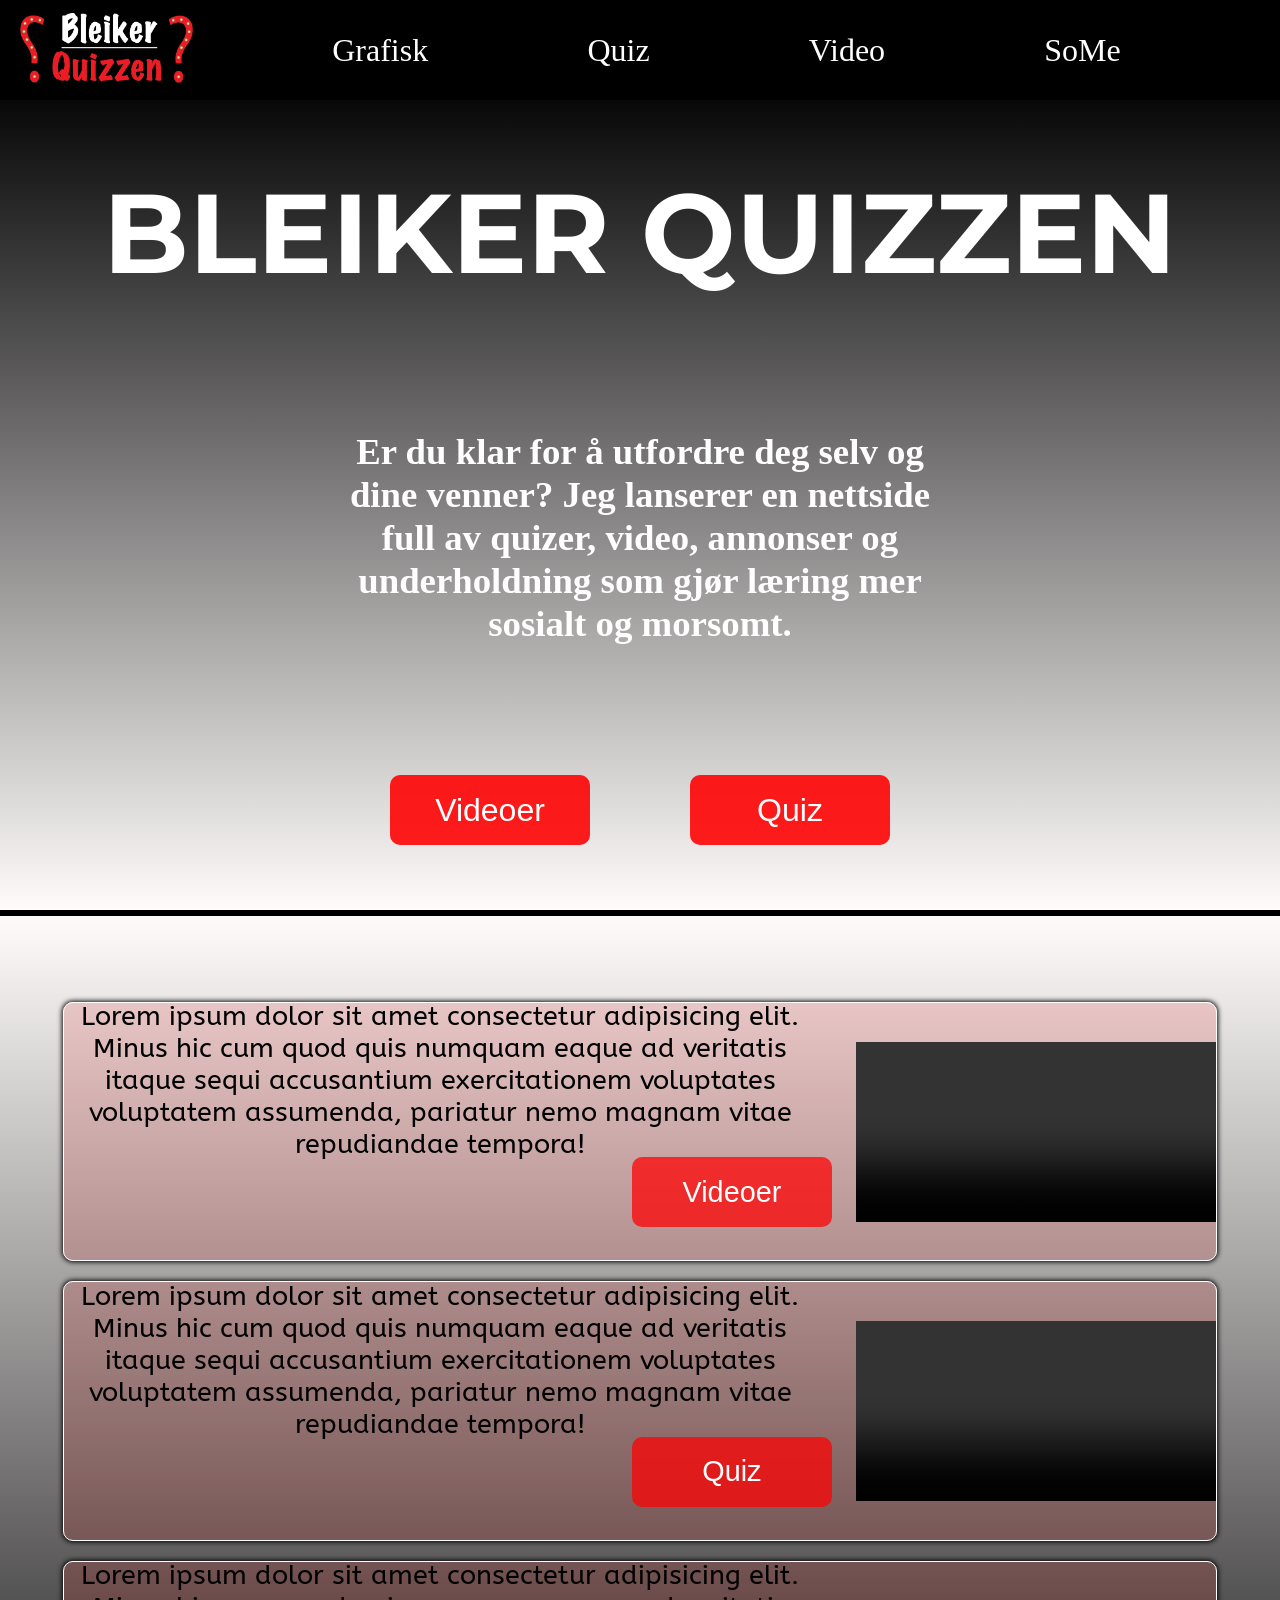
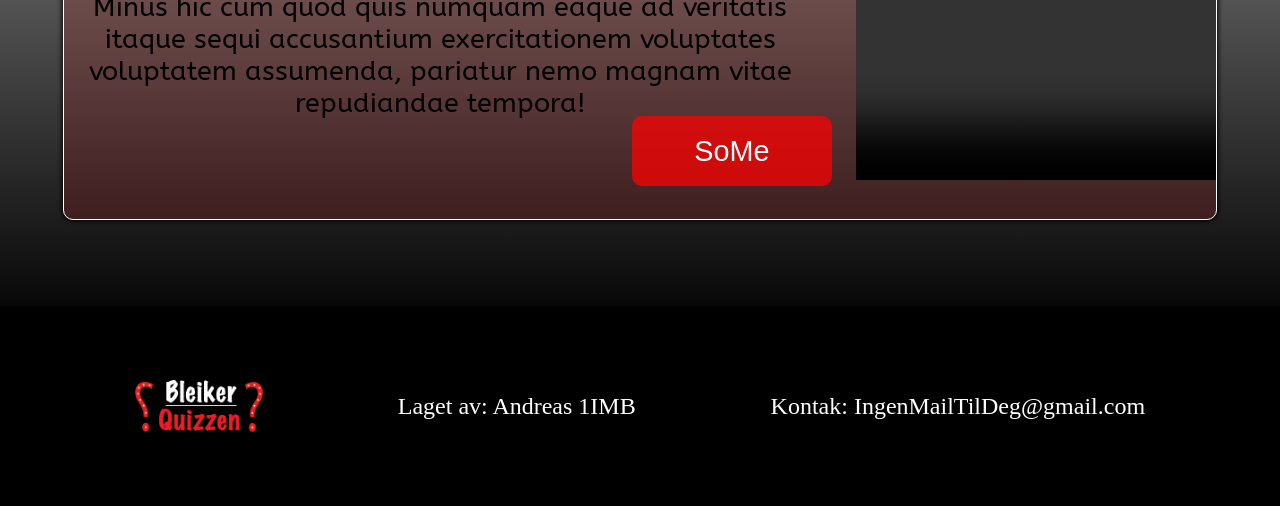
==== index.html @ 96e33932 "my files back and have restored most of my lost style" ====
<!DOCTYPE html>
<html lang="en">
<head>
    <meta charset="UTF-8">
    <meta name="viewport" content="width=device-width, initial-scale=1.0">
    <title>Bleiker Quizzen</title>
    <link rel="stylesheet" href="./css/main.css">
    <script src="./js/script.js" defer></script>
</head>
<body>
    <nav>
        <ul>
            <div class="leftNavDiv">
                <li><a href="./index.html"><img src="./img/svart.png" alt="" id="logo"></a></li>
            </div>
            <div class="centerNavDiv">
                <li><a href="./html/grafiskDesign.html" class="linkToHtml">
                    Grafisk
                </a></li>
                <li><a href="./html/quiz.html" class="linkToHtml">
                    Quiz
                </a></li>
                <li><a href="./html/video.html" class="linkToHtml">
                    Video
                </a></li>
                <li><a href="./html/soMe.html" class="linkToHtml">
                    SoMe
                </a></li>
            </div>
        </ul>
    </nav>
    <section class="hero">
        <div id="centerHeroDiv">
            <div class="heroTitleDiv">
                <h1 id="quizHeaderText">BLEIKER QUIZZEN</h1>
            </div>
            <div class="heroTextDiv">
                <h2 id="heroText">Er du klar for å utfordre deg selv og dine venner? Jeg lanserer en nettside full av quizer, video, annonser og underholdning som gjør læring mer sosialt og morsomt.  </h2>
            </div>
            <div class="heroButtonsDiv">
                <a href="./html/video.html">
                    <button class="heroButton">Videoer</button>
                </a>
                <a href="./html/quiz.html">
                    <button class="heroButton">Quiz</button>
                </a>
            </div>
        </div>
        

    </section>
    <hr>
    <section class="videoSection">
        <div class="videoSectionWallCenter">
            <div class="infoContainer">
                <div class="info">
                    <div class="textInfoDiv">
                        <p class="textInfo">Lorem ipsum dolor sit amet consectetur adipisicing elit. Minus hic cum quod quis numquam eaque ad veritatis itaque sequi accusantium exercitationem voluptates voluptatem assumenda, pariatur nemo magnam vitae repudiandae tempora!</p>
                    </div>
                    <div class="buttonInfoDiv">
                        <button class="buttonInfo">Videoer</button>
                    </div>
                </div>
                <div class="infoVideoContainer">
                    <video src="./video/IKT_bleikerQuizzen.mp4" class="infoVideo" controls></video>
                </div>
            </div>
            <div class="infoContainer">
                <div class="info">
                    <div class="textInfoDiv">
                        <p class="textInfo">Lorem ipsum dolor sit amet consectetur adipisicing elit. Minus hic cum quod quis numquam eaque ad veritatis itaque sequi accusantium exercitationem voluptates voluptatem assumenda, pariatur nemo magnam vitae repudiandae tempora!</p>
                    </div>
                    <div class="buttonInfoDiv">
                        <button class="buttonInfo">Quiz</button>
                    </div>
                </div>
                <div class="infoVideoContainer">
                    <video src="./video/IKT_bleikerQuizzen.mp4" class="infoVideo" controls></video>
                </div>
            </div>
            <div class="infoContainer">
                <div class="info">
                    <div class="textInfoDiv">
                        <p class="textInfo">Lorem ipsum dolor sit amet consectetur adipisicing elit. Minus hic cum quod quis numquam eaque ad veritatis itaque sequi accusantium exercitationem voluptates voluptatem assumenda, pariatur nemo magnam vitae repudiandae tempora!</p>
                    </div>
                    <div class="buttonInfoDiv">
                        <button class="buttonInfo">SoMe</button>
                    </div>
                </div>
                <div class="infoVideoContainer">
                    <video src="./video/IKT_bleikerQuizzen.mp4" class="infoVideo" controls></video>
                </div>
            </div>
        </div>
        </div>
    </section>
    <footer class="footer">
        <img src="./img/svart.png" alt="" id="footerLogo">
        <p class="footerText">Laget av: Andreas 1IMB</p>
        <p class="footerText">Kontak: IngenMailTilDeg@gmail.com</p>
    </footer>
</body>
</html>
---- css/main.css ----
*{
    margin: 0;
}
:root {
    --primary-color:  white;
}
html{
    scroll-behavior: smooth;
}

body{
    background-color: #bd9c72;
    display: flex;
    flex-direction: column;
    min-height: 100vh;
}

nav{
    display: flex;
    align-items: center;
    background-color: black;
    width: 100%;
    height: 100px;

}

ul{
    list-style-type: none;
    padding: 0;
    display: flex;
    height: 100%;
    width: 100%;
}

.leftNavDiv{
    display: flex;
    align-items: center;
    width: 200px;
}

#logo{
    width: 100%;    
    margin-left: 20px;
  
}

.centerNavDiv{
    display: flex;
    align-items: center;
    justify-content: space-evenly;
    width: 100%;
}

.linkToHtml{
    display: inline-block;
    position: relative;
    text-decoration: none;
    color: white;
    font-size: 2rem;
    transition: transform 0.2s ease;
}

.linkToHtml::after{
    content: "";
    position: absolute;
    left: 50%;
    bottom: -5px;
    width: 0%;
    transform: translateX(-50%);
    height: 1px;
    background-color: #da3832;
    transition: width 0.6s ease;
}

.linkToHtml:hover::after{
    width: 100%;
}

.linkToHtml:hover{
    transform: scale(1.06);
}




.hero{
    display: flex;
    height: 90vh;
    position: relative;
}





#centerHeroDiv{
    background: #080808;
    background: linear-gradient(180deg, rgba(8, 8, 8, 1) 0%, rgb(255, 251, 251) 100%);
    display: flex;
    flex-direction: column;
    align-items: center;
    justify-content: space-around;
    width: 100%;

}

.heroTitleDiv{
    display: flex;
    align-items: center;
    justify-content: center;
    width: 100%;
}

#quizHeaderText{
    font-family: "Montserrat";
    color: var(--primary-color);
    filter: brightness(1.25);
    font-size: 7rem;
}

.heroTextDiv{
    display: flex;
    justify-content: center;
    align-items: center;
}

#heroText{
    text-align: center;
    width: 50%;
    font-size: 2.3rem;
    margin-left: 20px;
    margin-right: 20px;
    color: white;
}

.placeholderImage{
    width: 400px;
    border: 1px solid white;
}


.heroButtonsDiv{
    display: flex;
    justify-content: center;
    align-items: center;
    gap: 100px;
    width: 100%;
}

.heroButton{
    width: 200px;
    height: 70px;
    border-radius: 10px;
    cursor: pointer;
    transition:  transform 0.4s ease;
    border: none;
    background-color: rgba(255, 0, 0, 0.885);
    color: white;
    font-size: 2rem;
}

.heroButton:hover{
    transform: scale(1.1);  
    background-color: rgb(222, 37, 37);
    box-shadow: 0 0 5px 1px black inset;
}


.heroButton:active{
    transition: none;
    background-color: #bd9c72;
}


hr{
    border: none;
    height: 6px;
    background-color: black;
}





.videoSection{
    height: 110vh;
    background-color: blue;
    display: flex;
}





.videoSectionWallCenter{
    display: flex;
    flex-direction: column;
    align-items: center;
    justify-content: center;
    gap: 20px;
    width: 100%;
    height: 100%;
    background: #080808;
    background: linear-gradient(180deg, rgba(8, 8, 8, 1) 0%, rgb(255, 251, 251) 100%);
    background: linear-gradient(180deg, rgb(255, 251, 251) 0%, rgba(8, 8, 8, 1) 100% );
}

.infoContainer{
    border: 1px solid white;
    box-shadow: 0 0 5px 1px black;
    width: 90%;
    height: 26%;
    border-radius: 10px;
    display: flex;
    background-color: rgba(222, 37, 37, 0.168);
}

.textInfoDiv{
    display: flex;
    align-items: center;
    width: 95%;
    height: 60%;
}

.textInfo{
    text-align: center;
    font-size: 1.7rem;
    font-family: "AbeeZee";
    padding: 5px;
}

.infoVideoContainer{
    display: flex;
    width: fit-content;
    height: 100%;
    align-items: center;
}

.infoVideo{
    height: 70%
}

.buttonInfoDiv{
    display: flex;
    justify-content: flex-end;
    width: 97%;
}

.buttonInfo{
    width: 200px;
    height: 70px;
    border-radius: 10px;
    font-size: 1.8rem;
    cursor: pointer;
    background-color: rgba(255, 0, 0, 0.733);
    transition:  transform 0.4s ease;
    border: none;
    color: white;

}

.buttonInfo:hover{
    transform: scale(1.1);  
    background-color: rgb(222, 37, 37);
    box-shadow: 0 0 5px 1px black inset;
}

.videoDiv{
    display: flex;
    background-color: red;
}




.footer{
    display: flex;
    width: 100%;
    align-items: center;
    justify-content: space-evenly;
    background-color: black;
    height: 200px;
    margin-top: auto;
}


.footerText{
    font-size: 1.5rem;
    color: white;
}

#footerLogo{
    width: 10%;
}



#quizContainer {
    display: none;

}

@font-face {
    font-family: "Montserrat";
    src: url("../fonts/Montserrat-VariableFont_wght.ttf");
}

@font-face {
    font-family: "ABeeZee";
    src: url("../fonts/ABeeZee-Regular.ttf");
}
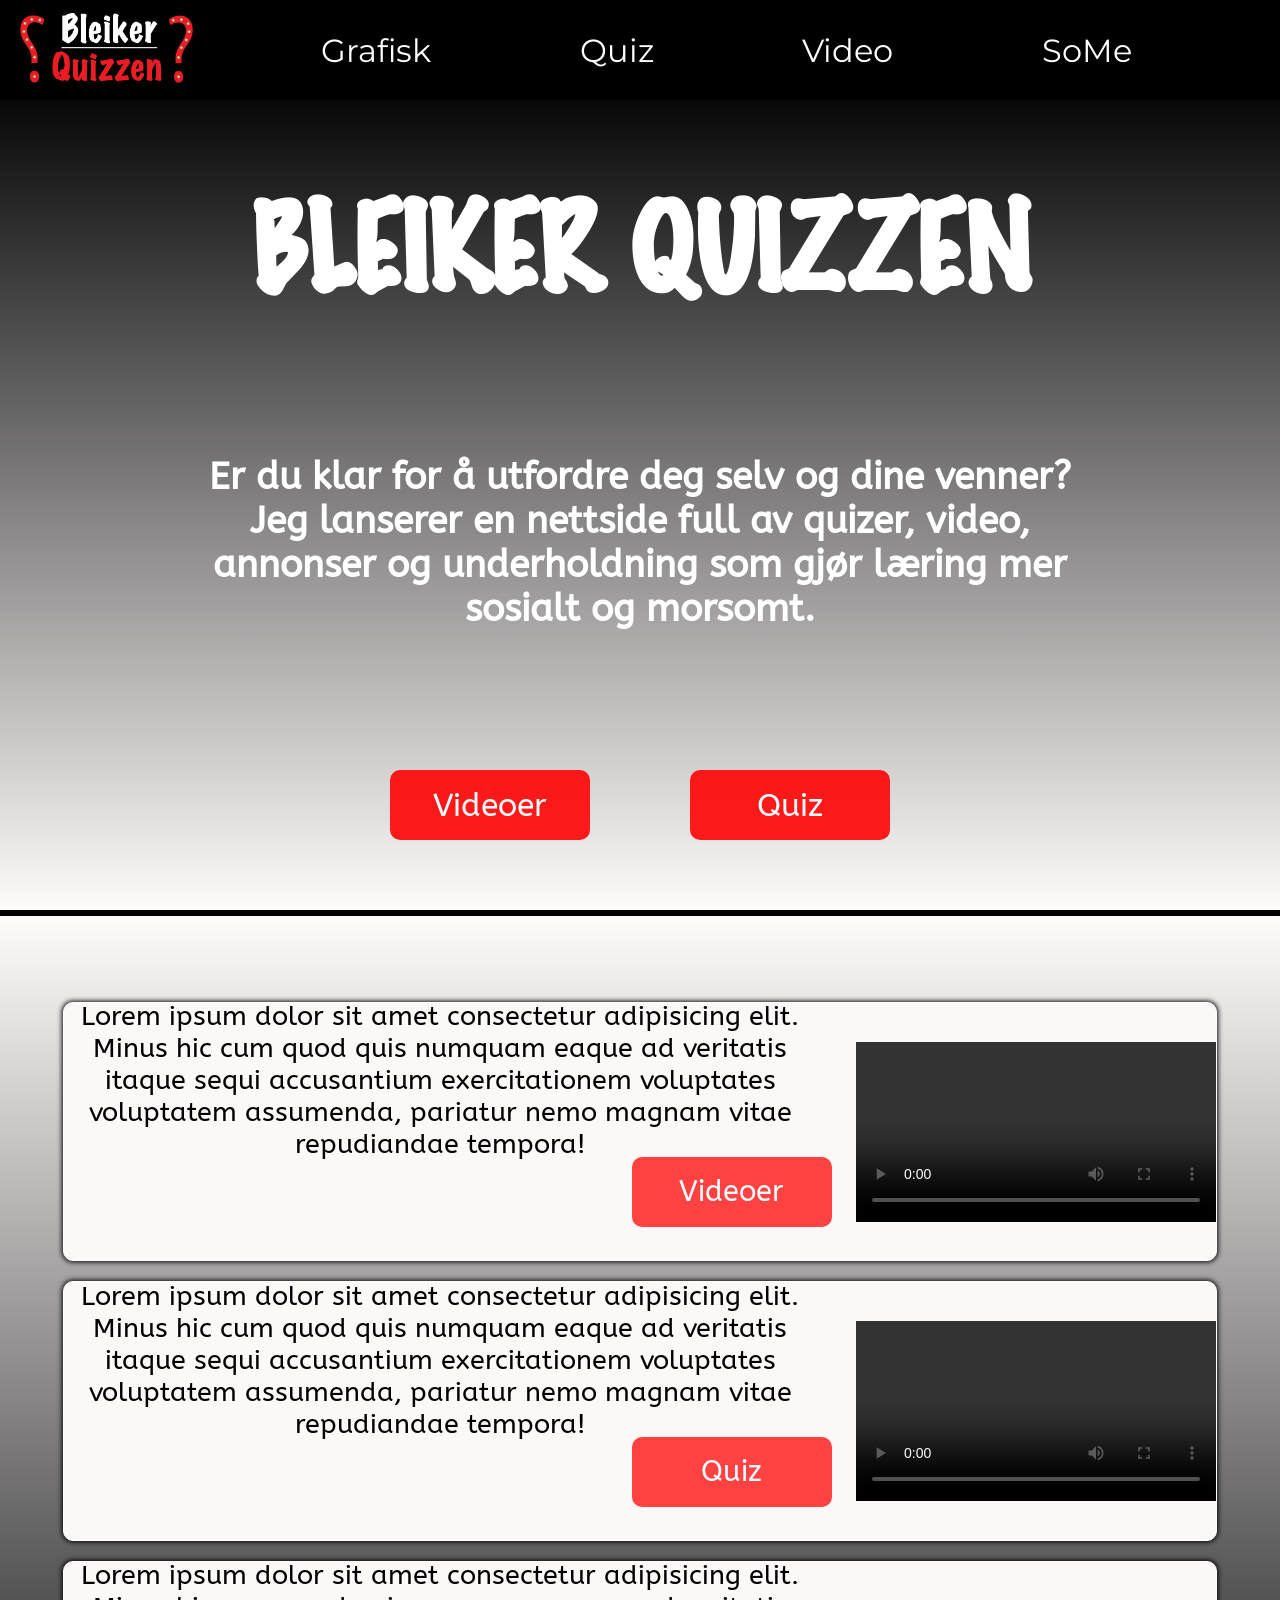
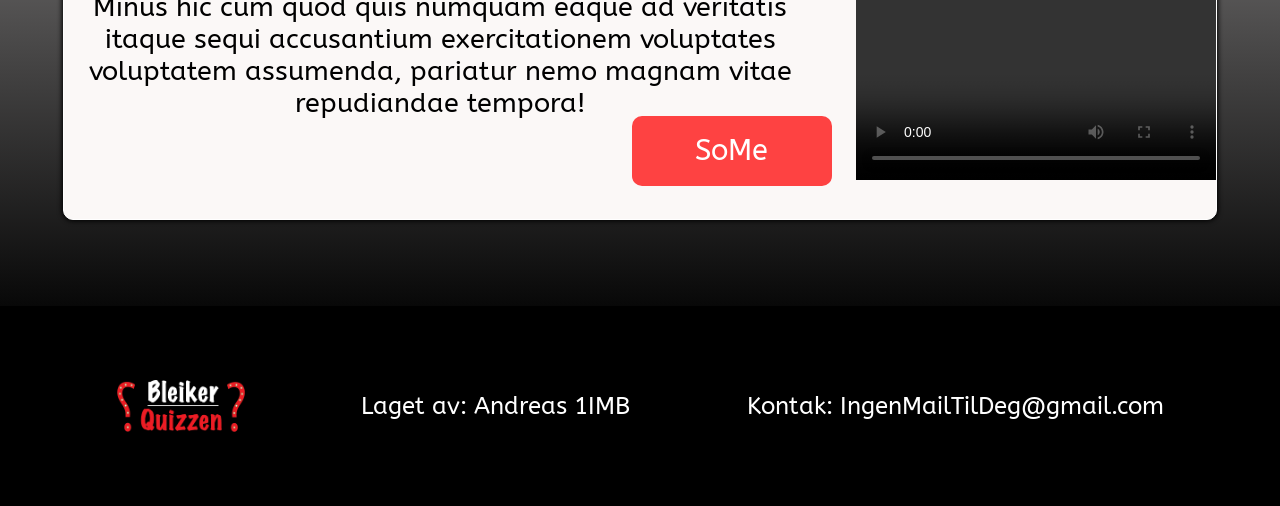
==== commit 3b63e854: "Added blur effect and scroll to top on load and finshed off garfiskdesign" ====
--- a/index.html
+++ b/index.html
@@ -6,12 +6,13 @@
     <title>Bleiker Quizzen</title>
     <link rel="stylesheet" href="./css/main.css">
     <script src="./js/script.js" defer></script>
+    <script src="./js/grafisk.js" defer></script>
 </head>
 <body>
     <nav>
         <ul>
             <div class="leftNavDiv">
-                <li><a href="./index.html"><img src="./img/svart.png" alt="" id="logo"></a></li>
+                <li><a href="./index.html"><img src="./img/svart.png" alt="" id="logo" draggable="false"></a></li>
             </div>
             <div class="centerNavDiv">
                 <li><a href="./html/grafiskDesign.html" class="linkToHtml">
@@ -95,7 +96,7 @@
         </div>
     </section>
     <footer class="footer">
-        <img src="./img/svart.png" alt="" id="footerLogo">
+        <img src="./img/svart.png" alt="" id="footerLogo" draggable="false">
         <p class="footerText">Laget av: Andreas 1IMB</p>
         <p class="footerText">Kontak: IngenMailTilDeg@gmail.com</p>
     </footer>
--- a/css/main.css
+++ b/css/main.css
@@ -9,10 +9,15 @@
 }
 
 body{
-    background-color: #bd9c72;
     display: flex;
     flex-direction: column;
     min-height: 100vh;
+    filter: blur(3px);
+    transition: filter 1.3s ease;
+}
+
+body.loaded{
+    filter: blur(0);
 }
 
 nav{
@@ -56,6 +61,7 @@
     position: relative;
     text-decoration: none;
     color: white;
+    font-family: "Montserrat";
     font-size: 2rem;
     transition: transform 0.2s ease;
 }
@@ -112,7 +118,7 @@
 }
 
 #quizHeaderText{
-    font-family: "Montserrat";
+    font-family: "MarkerFelt";
     color: var(--primary-color);
     filter: brightness(1.25);
     font-size: 7rem;
@@ -126,11 +132,12 @@
 
 #heroText{
     text-align: center;
-    width: 50%;
+    width: 70%;
     font-size: 2.3rem;
     margin-left: 20px;
     margin-right: 20px;
     color: white;
+    font-family: "ABeeZee";
 }
 
 .placeholderImage{
@@ -155,6 +162,7 @@
     transition:  transform 0.4s ease;
     border: none;
     background-color: rgba(255, 0, 0, 0.885);
+    font-family: "ABeeZee";
     color: white;
     font-size: 2rem;
 }
@@ -184,7 +192,6 @@
 
 .videoSection{
     height: 110vh;
-    background-color: blue;
     display: flex;
 }
 
@@ -212,7 +219,7 @@
     height: 26%;
     border-radius: 10px;
     display: flex;
-    background-color: rgba(222, 37, 37, 0.168);
+    background-color: #FBF8F7;
 }
 
 .textInfoDiv{
@@ -253,6 +260,7 @@
     font-size: 1.8rem;
     cursor: pointer;
     background-color: rgba(255, 0, 0, 0.733);
+    font-family: "ABeeZee";
     transition:  transform 0.4s ease;
     border: none;
     color: white;
@@ -287,6 +295,7 @@
 .footerText{
     font-size: 1.5rem;
     color: white;
+    font-family: "ABeeZee";
 }
 
 #footerLogo{
@@ -299,6 +308,11 @@
     display: none;
 
 }
+
+
+
+
+
 
 @font-face {
     font-family: "Montserrat";
@@ -309,3 +323,9 @@
     font-family: "ABeeZee";
     src: url("../fonts/ABeeZee-Regular.ttf");
 }
+
+
+@font-face {
+    font-family: "MarkerFelt";
+    src: url("../fonts/Marker\ Felt.ttf");
+}
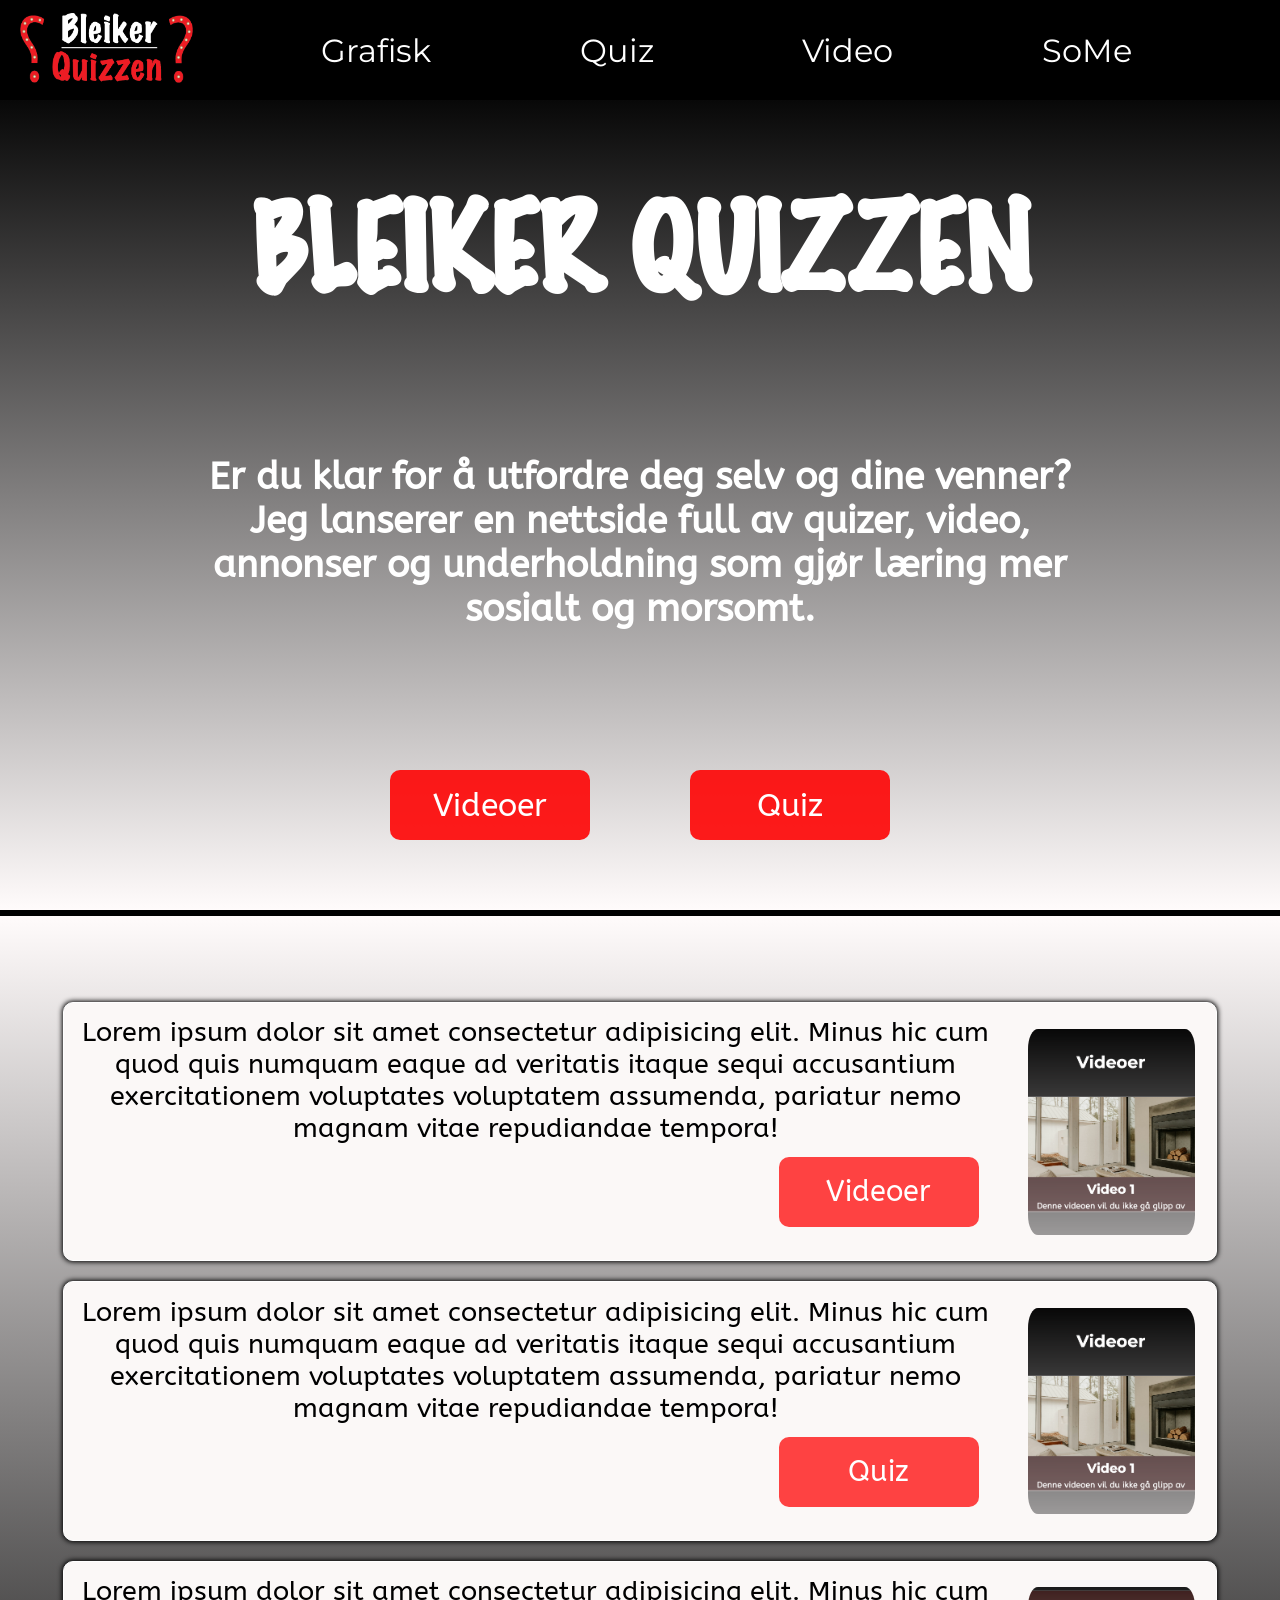
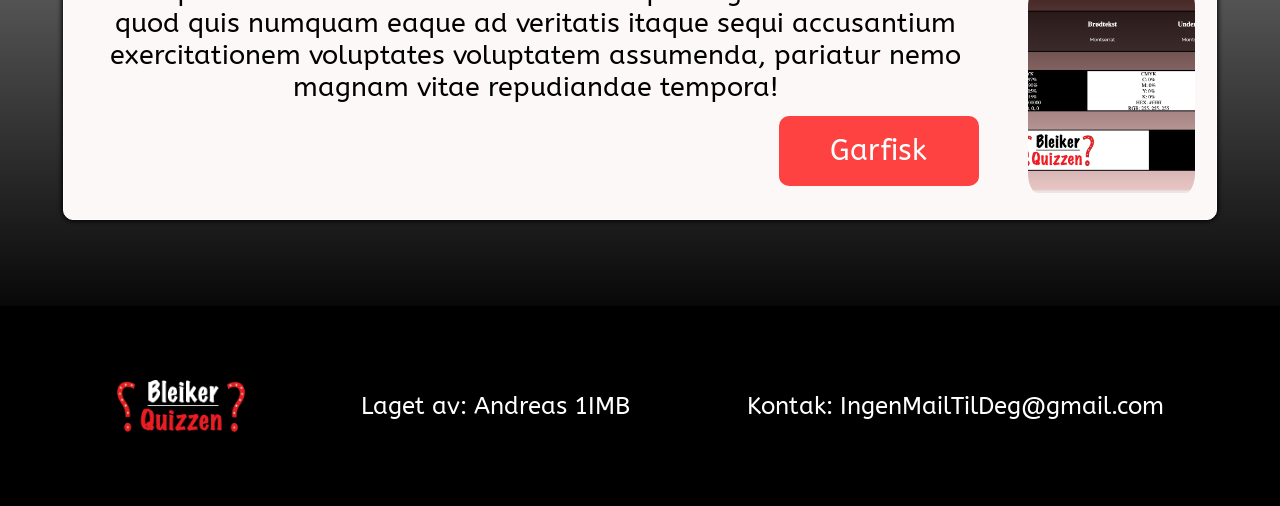
==== commit ac92adf7: "My commit" ====
--- a/index.html
+++ b/index.html
@@ -59,11 +59,13 @@
                         <p class="textInfo">Lorem ipsum dolor sit amet consectetur adipisicing elit. Minus hic cum quod quis numquam eaque ad veritatis itaque sequi accusantium exercitationem voluptates voluptatem assumenda, pariatur nemo magnam vitae repudiandae tempora!</p>
                     </div>
                     <div class="buttonInfoDiv">
-                        <button class="buttonInfo">Videoer</button>
+                        <a href="./html/video.html">
+                            <button class="buttonInfo" id="buttonVideo">Videoer</button>
+                        </a>
                     </div>
                 </div>
                 <div class="infoVideoContainer">
-                    <video src="./video/IKT_bleikerQuizzen.mp4" class="infoVideo" controls></video>
+                    <img src="./img/Skjermbilde 2026-03-25 kl. 21.14.29.png" alt="" class="infoVideo">
                 </div>
             </div>
             <div class="infoContainer">
@@ -72,11 +74,13 @@
                         <p class="textInfo">Lorem ipsum dolor sit amet consectetur adipisicing elit. Minus hic cum quod quis numquam eaque ad veritatis itaque sequi accusantium exercitationem voluptates voluptatem assumenda, pariatur nemo magnam vitae repudiandae tempora!</p>
                     </div>
                     <div class="buttonInfoDiv">
-                        <button class="buttonInfo">Quiz</button>
+                        <a href="./html/quiz.html">
+                            <button class="buttonInfo" id="buttonQuiz">Quiz</button>
+                        </a>
                     </div>
                 </div>
                 <div class="infoVideoContainer">
-                    <video src="./video/IKT_bleikerQuizzen.mp4" class="infoVideo" controls></video>
+                    <img src="./img/Skjermbilde 2026-03-25 kl. 21.14.29.png" alt="" class="infoVideo">
                 </div>
             </div>
             <div class="infoContainer">
@@ -85,11 +89,13 @@
                         <p class="textInfo">Lorem ipsum dolor sit amet consectetur adipisicing elit. Minus hic cum quod quis numquam eaque ad veritatis itaque sequi accusantium exercitationem voluptates voluptatem assumenda, pariatur nemo magnam vitae repudiandae tempora!</p>
                     </div>
                     <div class="buttonInfoDiv">
-                        <button class="buttonInfo">SoMe</button>
+                        <a href="./html/soMe.html">
+                            <button class="buttonInfo" id="buttonGrafisk">Garfisk</button>
+                        </a>
                     </div>
                 </div>
                 <div class="infoVideoContainer">
-                    <video src="./video/IKT_bleikerQuizzen.mp4" class="infoVideo" controls></video>
+                    <img src="./img/grafisk.png" alt="" class="infoVideo">
                 </div>
             </div>
         </div>
--- a/css/main.css
+++ b/css/main.css
@@ -12,13 +12,9 @@
     display: flex;
     flex-direction: column;
     min-height: 100vh;
-    filter: blur(3px);
-    transition: filter 1.3s ease;
-}
-
-body.loaded{
-    filter: blur(0);
-}
+  
+}
+
 
 nav{
     display: flex;
@@ -72,8 +68,9 @@
     left: 50%;
     bottom: -5px;
     width: 0%;
+    border-radius: 5px;
     transform: translateX(-50%);
-    height: 1px;
+    height: 2px;
     background-color: #da3832;
     transition: width 0.6s ease;
 }
@@ -220,12 +217,17 @@
     border-radius: 10px;
     display: flex;
     background-color: #FBF8F7;
+    transition: transform 0.3s ease;
+}
+
+.infoContainer:hover{
+    transform: translateY(-10px);
 }
 
 .textInfoDiv{
     display: flex;
     align-items: center;
-    width: 95%;
+    width: 99.9%;
     height: 60%;
 }
 
@@ -239,12 +241,19 @@
 .infoVideoContainer{
     display: flex;
     width: fit-content;
+    justify-content: center;
     height: 100%;
+    width:60%;
     align-items: center;
 }
 
 .infoVideo{
-    height: 70%
+    height: 80%;   
+    width: 80%; 
+    object-fit: cover;
+    padding: 0 10px;
+    border-radius: 20px;
+    
 }
 
 .buttonInfoDiv{
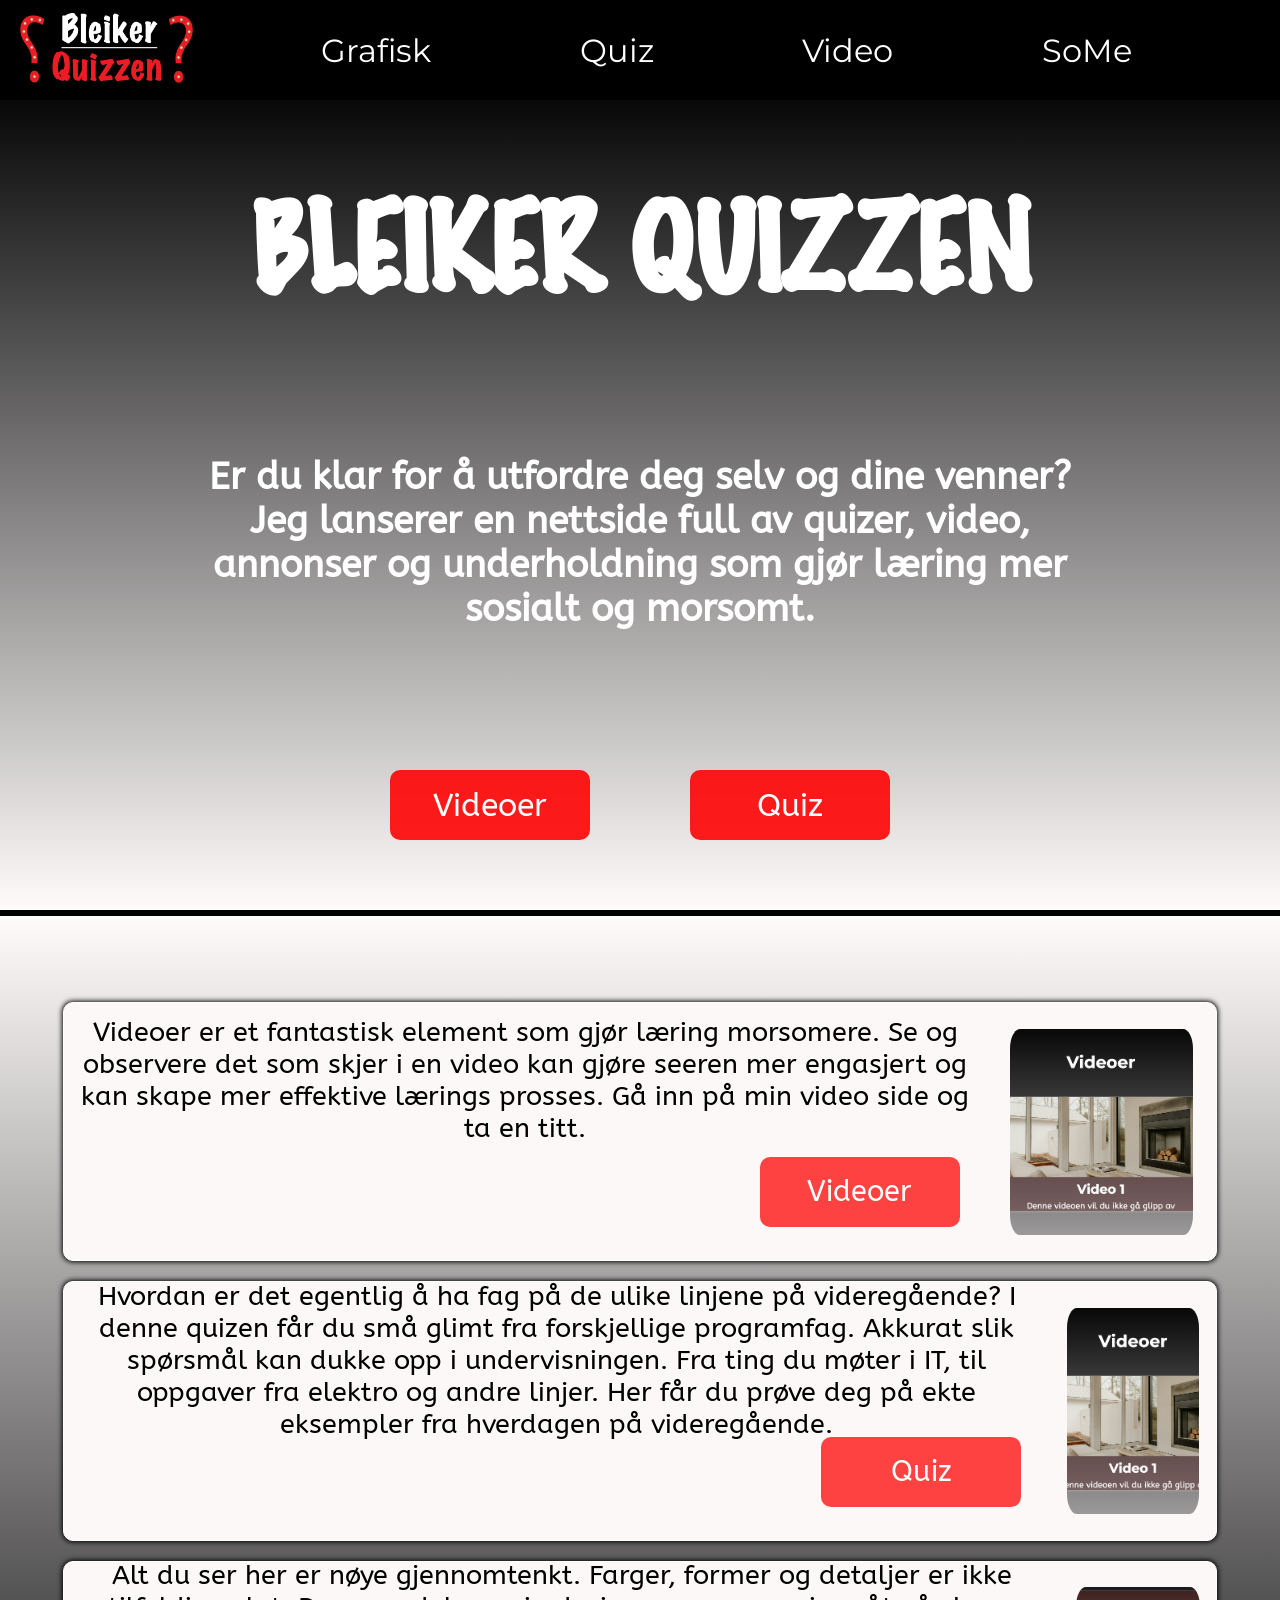
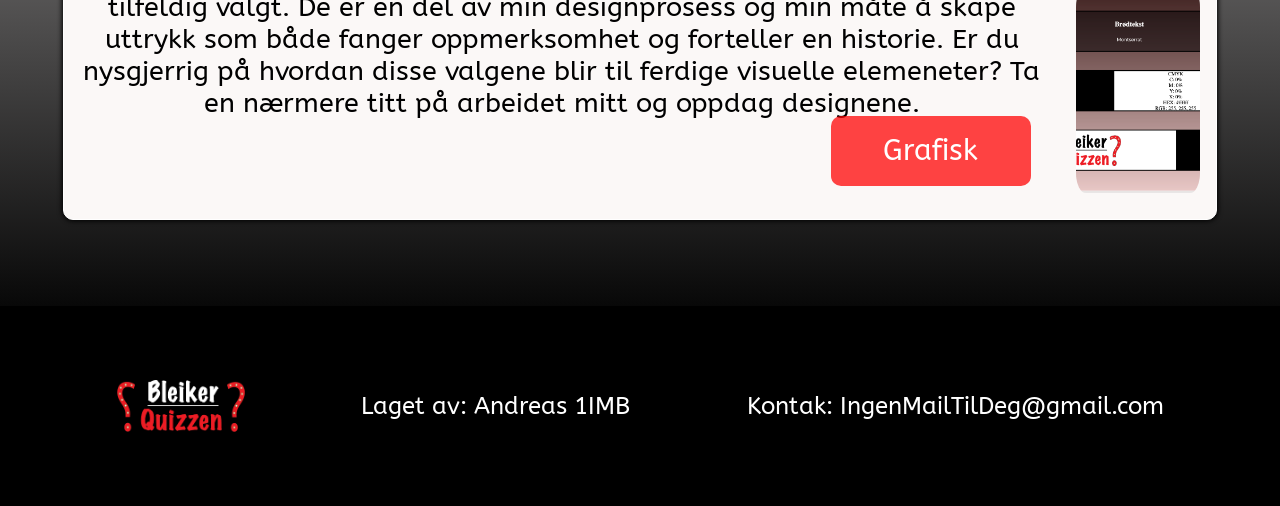
==== commit bd527cc8: "Added some divs so make it easier to style in SoMe and added some new elements in quiz" ====
--- a/index.html
+++ b/index.html
@@ -56,7 +56,7 @@
             <div class="infoContainer">
                 <div class="info">
                     <div class="textInfoDiv">
-                        <p class="textInfo">Lorem ipsum dolor sit amet consectetur adipisicing elit. Minus hic cum quod quis numquam eaque ad veritatis itaque sequi accusantium exercitationem voluptates voluptatem assumenda, pariatur nemo magnam vitae repudiandae tempora!</p>
+                        <p class="textInfo">Videoer er et fantastisk element som gjør læring morsomere. Se og observere det som skjer i en video kan gjøre seeren mer engasjert og kan skape mer effektive lærings prosses. Gå inn på min video side og ta en titt.</p>
                     </div>
                     <div class="buttonInfoDiv">
                         <a href="./html/video.html">
@@ -71,7 +71,7 @@
             <div class="infoContainer">
                 <div class="info">
                     <div class="textInfoDiv">
-                        <p class="textInfo">Lorem ipsum dolor sit amet consectetur adipisicing elit. Minus hic cum quod quis numquam eaque ad veritatis itaque sequi accusantium exercitationem voluptates voluptatem assumenda, pariatur nemo magnam vitae repudiandae tempora!</p>
+                        <p class="textInfo">Hvordan er det egentlig å ha fag på de ulike linjene på videregående? I denne quizen får du små glimt fra forskjellige programfag. Akkurat slik spørsmål kan dukke opp i undervisningen. Fra ting du møter i IT, til oppgaver fra elektro og andre linjer. Her får du prøve deg på ekte eksempler fra hverdagen på videregående.</p>
                     </div>
                     <div class="buttonInfoDiv">
                         <a href="./html/quiz.html">
@@ -86,11 +86,11 @@
             <div class="infoContainer">
                 <div class="info">
                     <div class="textInfoDiv">
-                        <p class="textInfo">Lorem ipsum dolor sit amet consectetur adipisicing elit. Minus hic cum quod quis numquam eaque ad veritatis itaque sequi accusantium exercitationem voluptates voluptatem assumenda, pariatur nemo magnam vitae repudiandae tempora!</p>
+                        <p class="textInfo">Alt du ser her er nøye gjennomtenkt. Farger, former og detaljer er ikke tilfeldig valgt. De er en del av min designprosess og min måte å skape uttrykk som både fanger oppmerksomhet og forteller en historie. Er du nysgjerrig på hvordan disse valgene blir til ferdige visuelle elemeneter? Ta en nærmere titt på arbeidet mitt og oppdag designene.</p>
                     </div>
                     <div class="buttonInfoDiv">
                         <a href="./html/soMe.html">
-                            <button class="buttonInfo" id="buttonGrafisk">Garfisk</button>
+                            <button class="buttonInfo" id="buttonGrafisk">Grafisk</button>
                         </a>
                     </div>
                 </div>
--- a/css/main.css
+++ b/css/main.css
@@ -313,10 +313,7 @@
 
 
 
-#quizContainer {
-    display: none;
-
-}
+
 
 
 
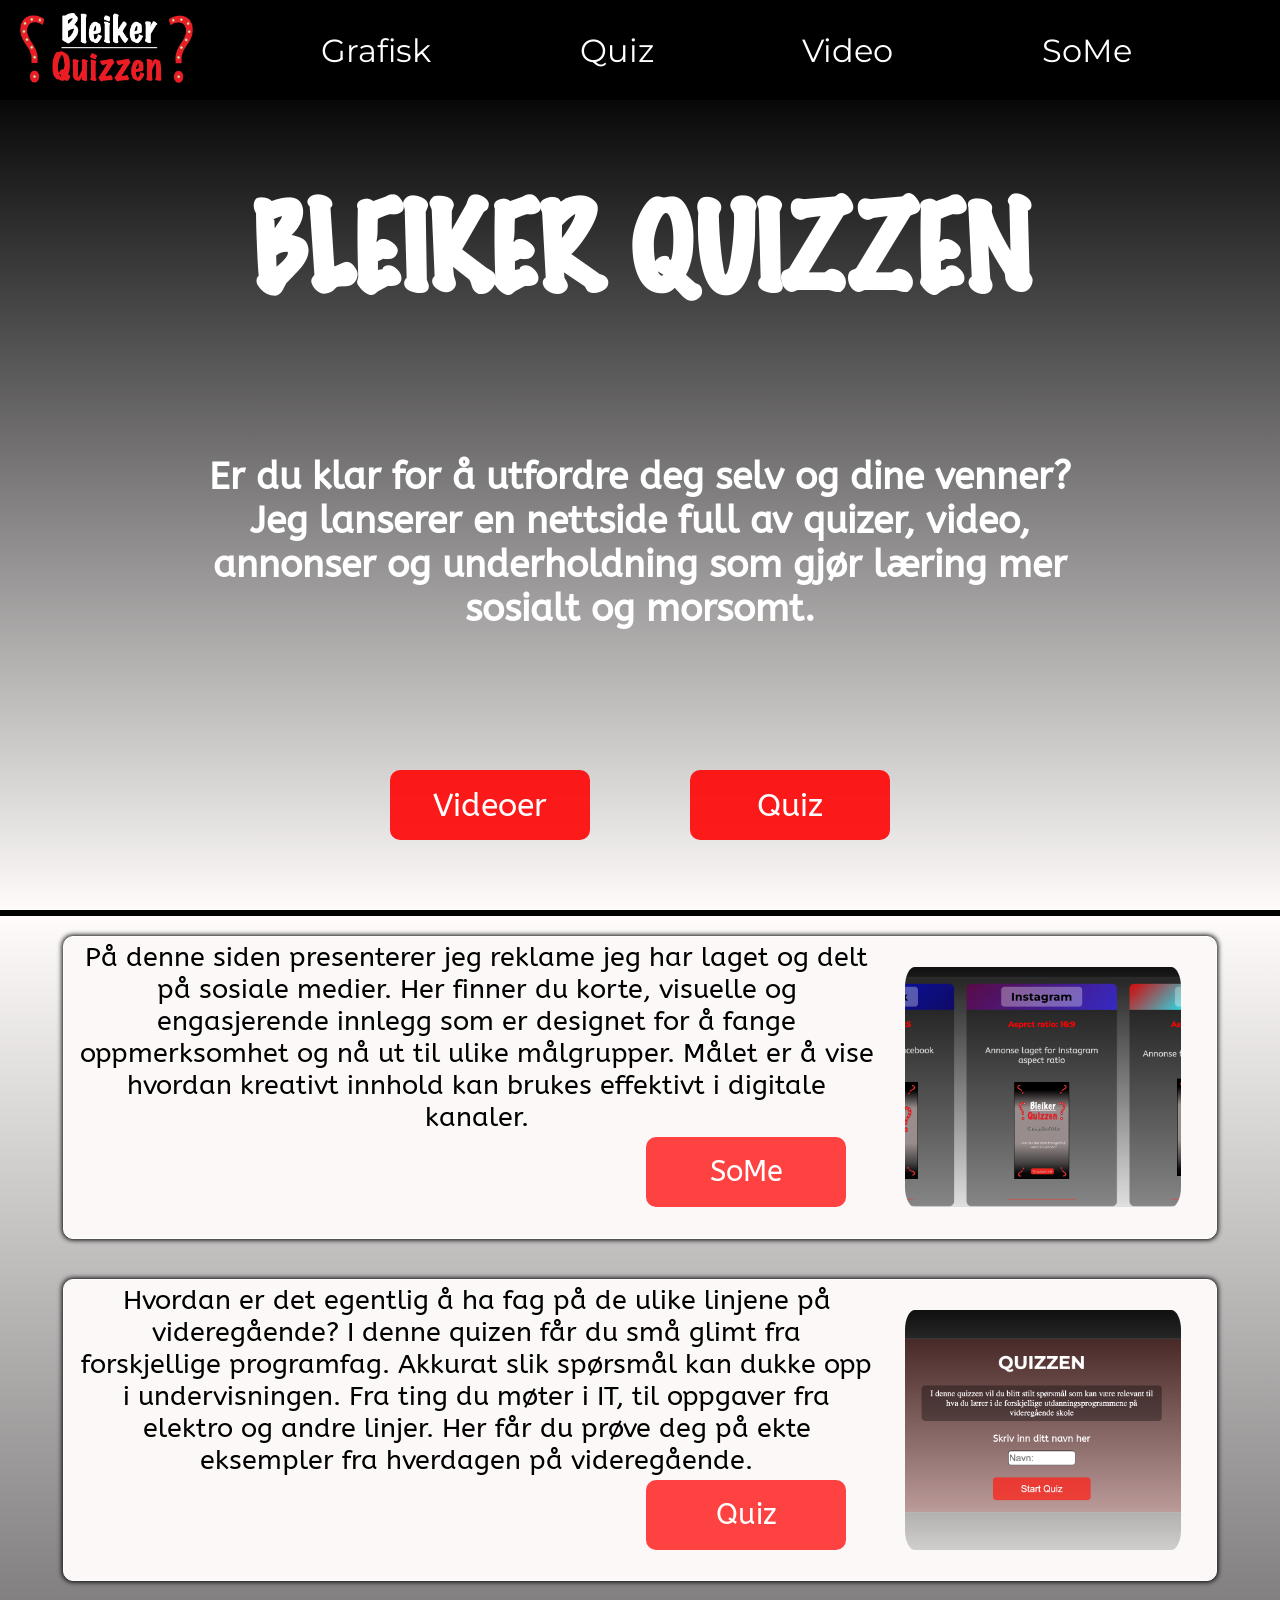
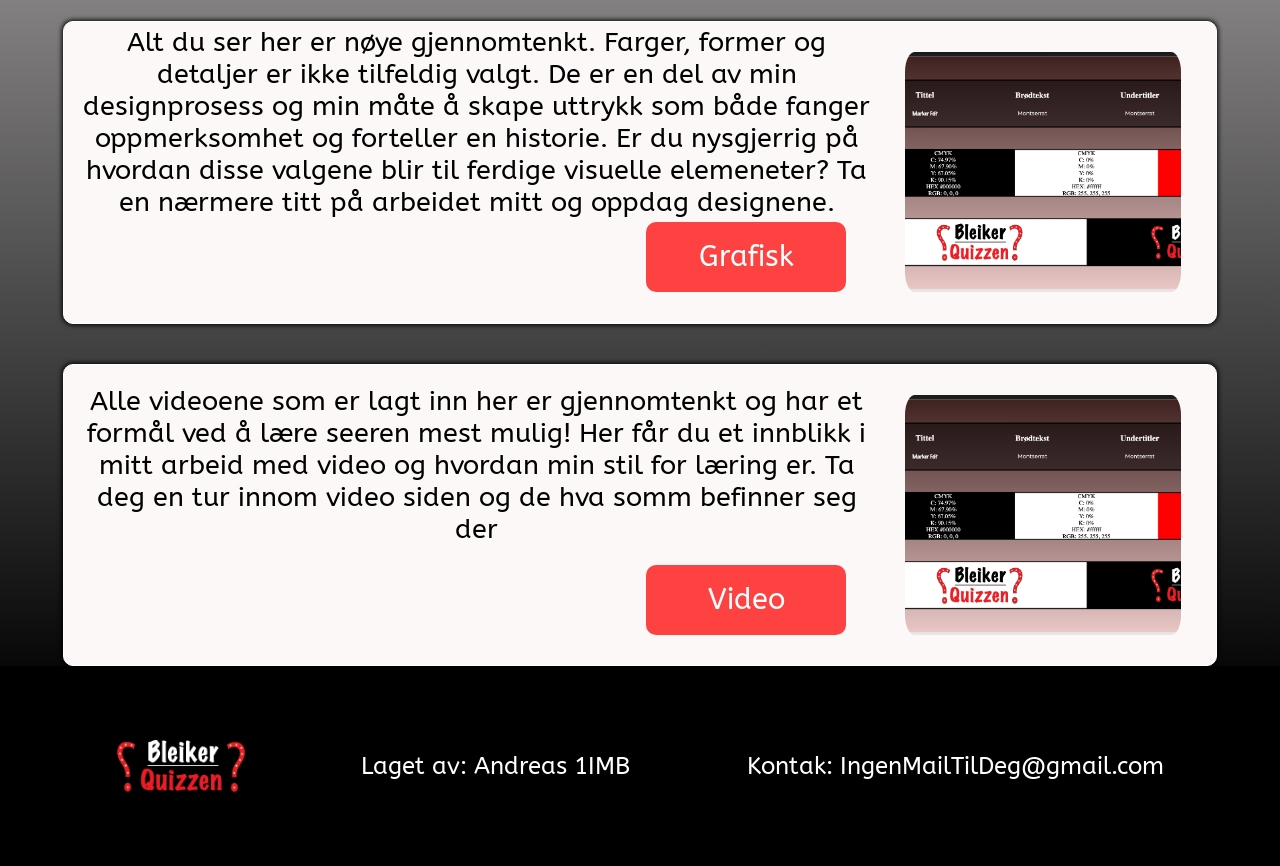
==== commit b71a8ee5: "Added styling and added leaderboard to the quiz and localstorage" ====
--- a/index.html
+++ b/index.html
@@ -56,16 +56,19 @@
             <div class="infoContainer">
                 <div class="info">
                     <div class="textInfoDiv">
-                        <p class="textInfo">Videoer er et fantastisk element som gjør læring morsomere. Se og observere det som skjer i en video kan gjøre seeren mer engasjert og kan skape mer effektive lærings prosses. Gå inn på min video side og ta en titt.</p>
+                        <p class="textInfo"> På denne siden presenterer jeg reklame jeg har laget og delt på sosiale medier. 
+                            Her finner du korte, visuelle og engasjerende innlegg som er designet for å fange oppmerksomhet 
+                            og nå ut til ulike målgrupper. Målet er å vise hvordan kreativt innhold kan brukes effektivt 
+                            i digitale kanaler.</p>
                     </div>
                     <div class="buttonInfoDiv">
-                        <a href="./html/video.html">
-                            <button class="buttonInfo" id="buttonVideo">Videoer</button>
+                        <a href="./html/soMe.html">
+                            <button class="buttonInfo" id="buttonVideo">SoMe</button>
                         </a>
                     </div>
                 </div>
                 <div class="infoVideoContainer">
-                    <img src="./img/Skjermbilde 2026-03-25 kl. 21.14.29.png" alt="" class="infoVideo">
+                    <img src="./img/SoMe.png" alt="" class="infoVideo">
                 </div>
             </div>
             <div class="infoContainer">
@@ -80,7 +83,7 @@
                     </div>
                 </div>
                 <div class="infoVideoContainer">
-                    <img src="./img/Skjermbilde 2026-03-25 kl. 21.14.29.png" alt="" class="infoVideo">
+                    <img src="./img/quiz.png" alt="" class="infoVideo">
                 </div>
             </div>
             <div class="infoContainer">
@@ -89,8 +92,24 @@
                         <p class="textInfo">Alt du ser her er nøye gjennomtenkt. Farger, former og detaljer er ikke tilfeldig valgt. De er en del av min designprosess og min måte å skape uttrykk som både fanger oppmerksomhet og forteller en historie. Er du nysgjerrig på hvordan disse valgene blir til ferdige visuelle elemeneter? Ta en nærmere titt på arbeidet mitt og oppdag designene.</p>
                     </div>
                     <div class="buttonInfoDiv">
-                        <a href="./html/soMe.html">
+                        <a href="./html/grafiskDesign.html">
                             <button class="buttonInfo" id="buttonGrafisk">Grafisk</button>
+                        </a>
+                    </div>
+                </div>
+                <div class="infoVideoContainer">
+                    <img src="./img/grafisk.png" alt="" class="infoVideo">
+                </div>
+            </div>
+            <div class="infoContainer">
+                <div class="info">
+                    <div class="textInfoDiv">
+                        <p class="textInfo">Alle videoene som er lagt inn her er gjennomtenkt og har et formål ved å lære seeren mest mulig! Her får du et innblikk i 
+                            mitt arbeid med video og hvordan min stil for læring er. Ta deg en tur innom video siden og de hva somm befinner seg der</p>
+                    </div>
+                    <div class="buttonInfoDiv">
+                        <a href="./html/grafiskDesign.html">
+                            <button class="buttonInfo" id="buttonGrafisk">Video</button>
                         </a>
                     </div>
                 </div>
--- a/css/main.css
+++ b/css/main.css
@@ -25,7 +25,7 @@
 
 }
 
-ul{
+nav ul{
     list-style-type: none;
     padding: 0;
     display: flex;
@@ -188,7 +188,7 @@
 
 
 .videoSection{
-    height: 110vh;
+    height: 150vh;
     display: flex;
 }
 
@@ -210,6 +210,7 @@
 }
 
 .infoContainer{
+    margin-top: 20px;
     border: 1px solid white;
     box-shadow: 0 0 5px 1px black;
     width: 90%;
@@ -229,6 +230,7 @@
     align-items: center;
     width: 99.9%;
     height: 60%;
+    padding: 10px;
 }
 
 .textInfo{
@@ -240,10 +242,10 @@
 
 .infoVideoContainer{
     display: flex;
-    width: fit-content;
+    min-width: 30%;;
     justify-content: center;
     height: 100%;
-    width:60%;
+    width: 60%;
     align-items: center;
 }
 
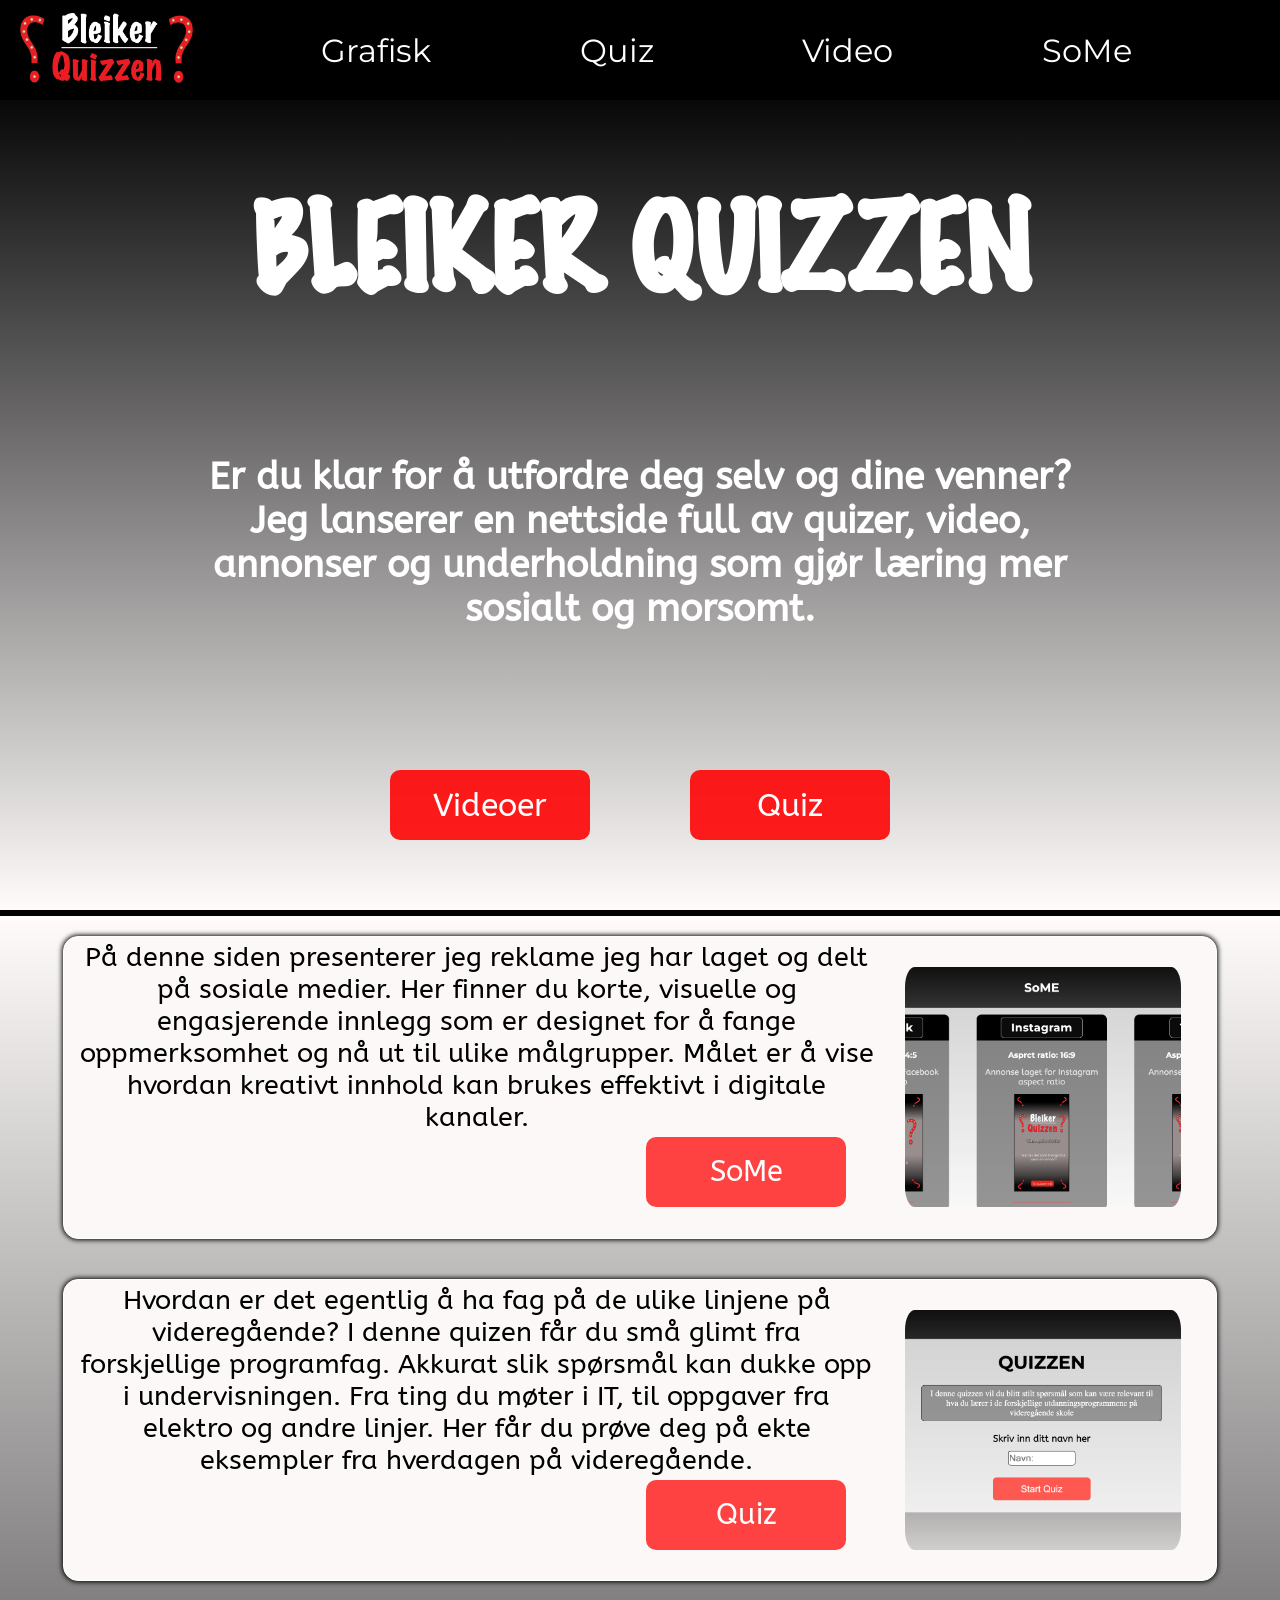
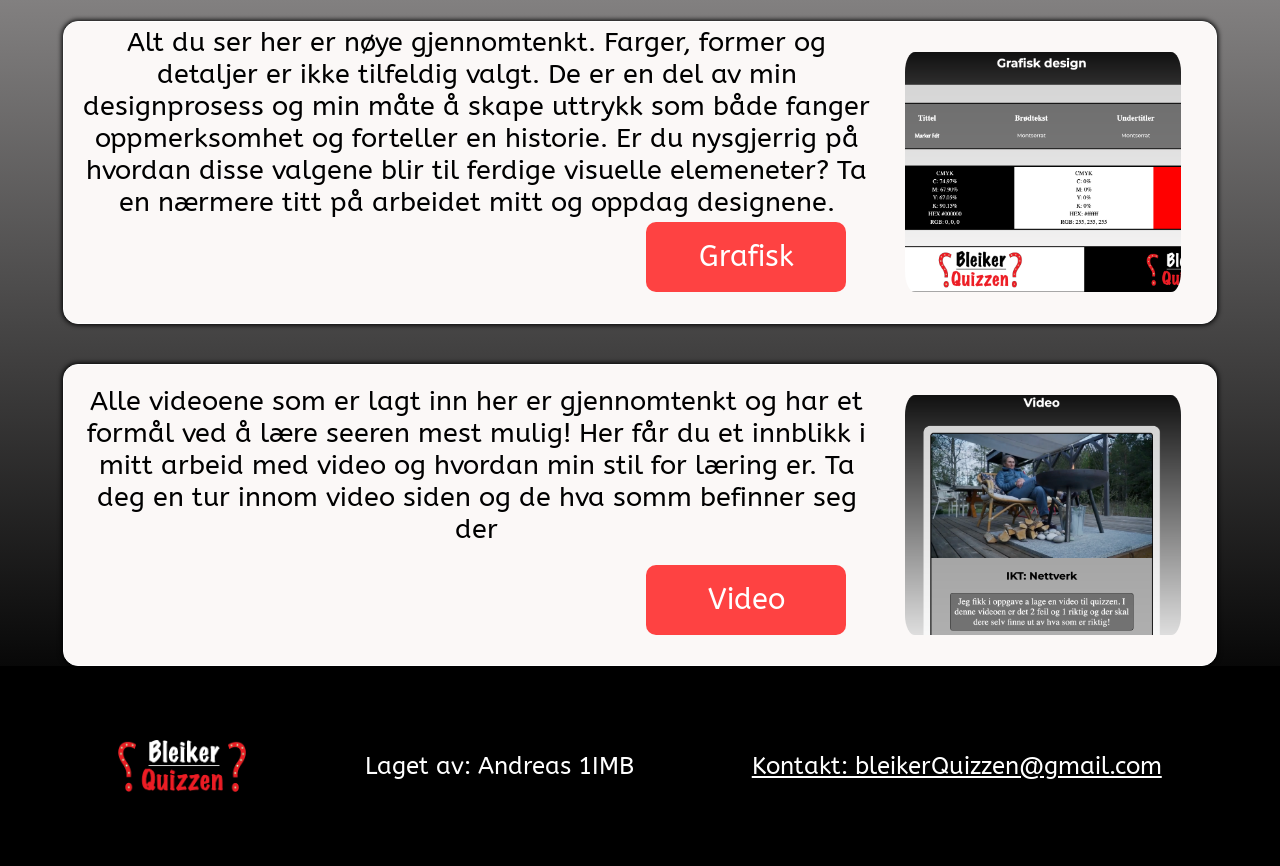
==== commit 816e7926: "Last styling" ====
--- a/index.html
+++ b/index.html
@@ -114,7 +114,7 @@
                     </div>
                 </div>
                 <div class="infoVideoContainer">
-                    <img src="./img/grafisk.png" alt="" class="infoVideo">
+                    <img src="./img/video.png" alt="" class="infoVideo">
                 </div>
             </div>
         </div>
@@ -123,7 +123,7 @@
     <footer class="footer">
         <img src="./img/svart.png" alt="" id="footerLogo" draggable="false">
         <p class="footerText">Laget av: Andreas 1IMB</p>
-        <p class="footerText">Kontak: IngenMailTilDeg@gmail.com</p>
+        <p class="footerText"><a href="mailto: bleikerQuizzen@gmail.com">Kontakt: bleikerQuizzen@gmail.com</a></p>
     </footer>
 </body>
 </html>
--- a/css/main.css
+++ b/css/main.css
@@ -214,15 +214,15 @@
     border: 1px solid white;
     box-shadow: 0 0 5px 1px black;
     width: 90%;
+    border-radius: 15px;
     height: 26%;
-    border-radius: 10px;
     display: flex;
     background-color: #FBF8F7;
-    transition: transform 0.3s ease;
+    transition: border-radius 0.3s ease;
 }
 
 .infoContainer:hover{
-    transform: translateY(-10px);
+    border-radius: 40px;
 }
 
 .textInfoDiv{
@@ -315,8 +315,9 @@
 
 
 
-
-
+.footer p a{
+    color: white;
+}
 
 
 
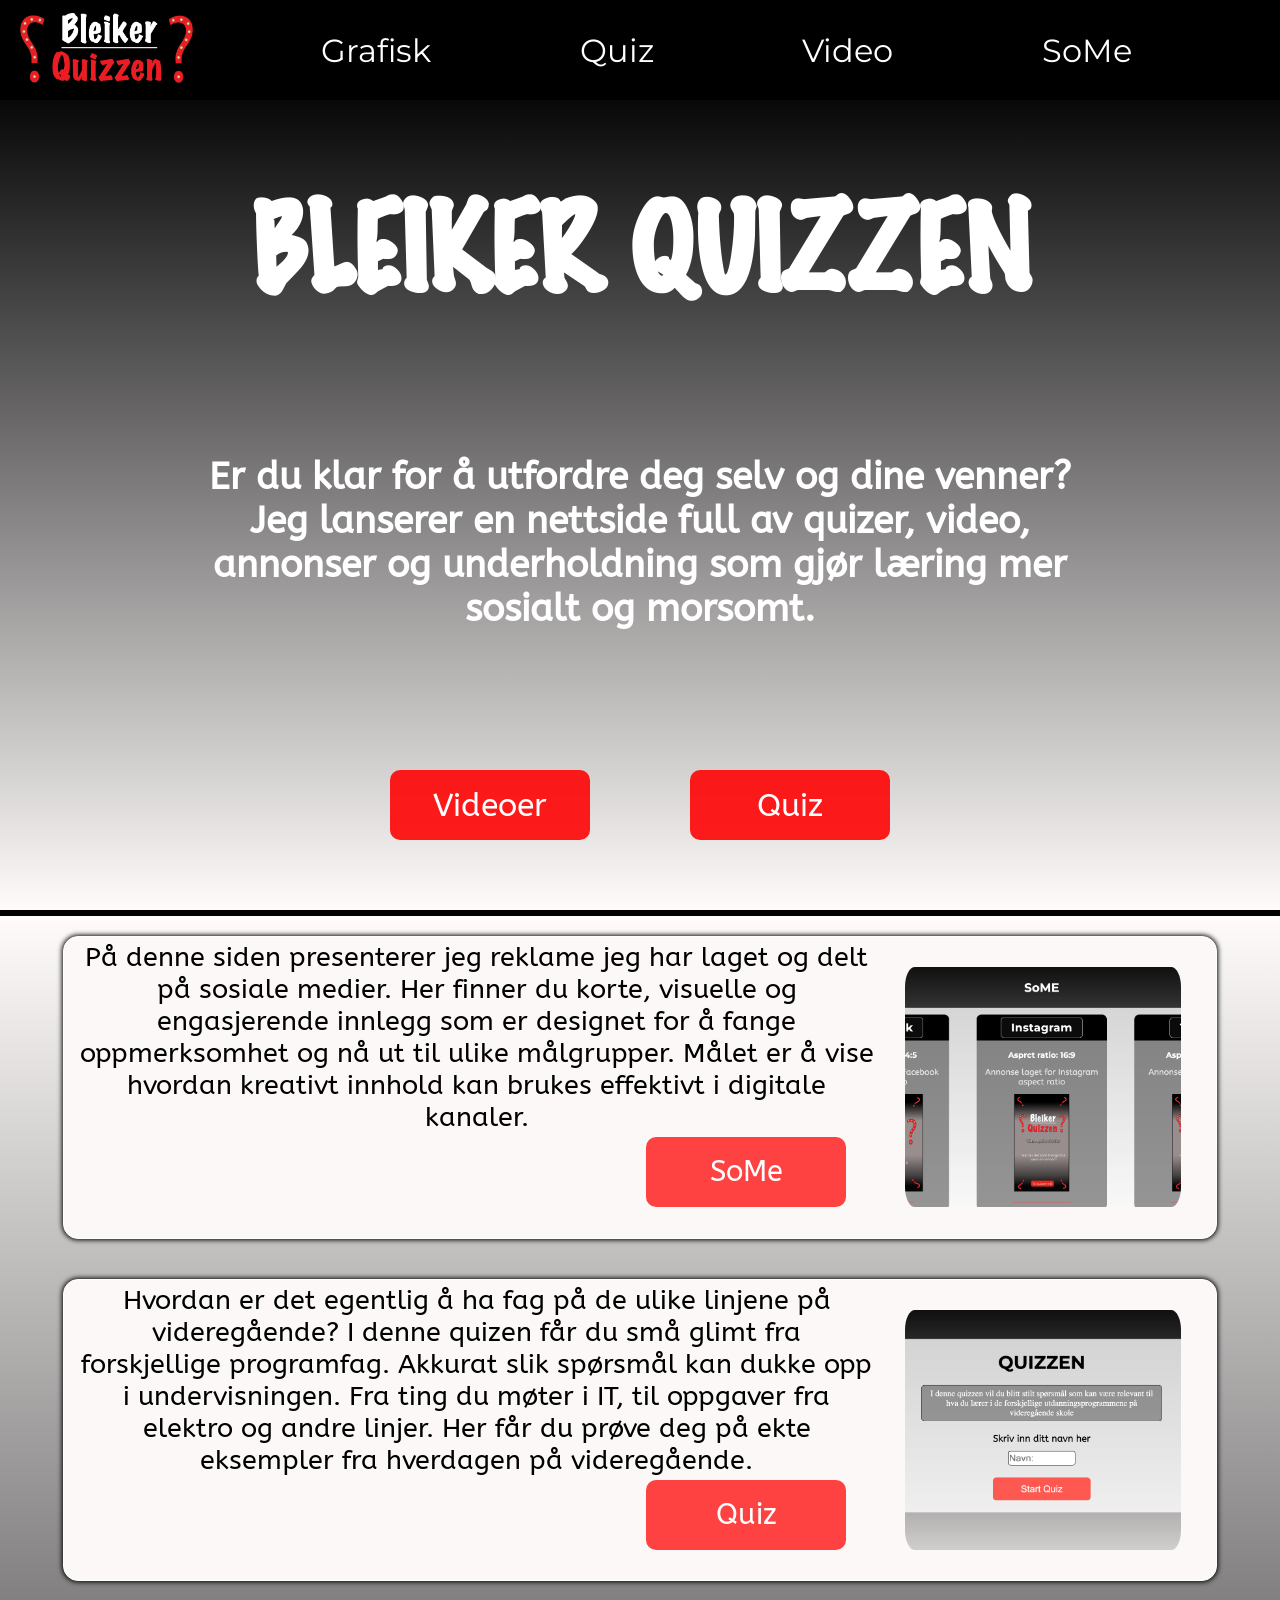
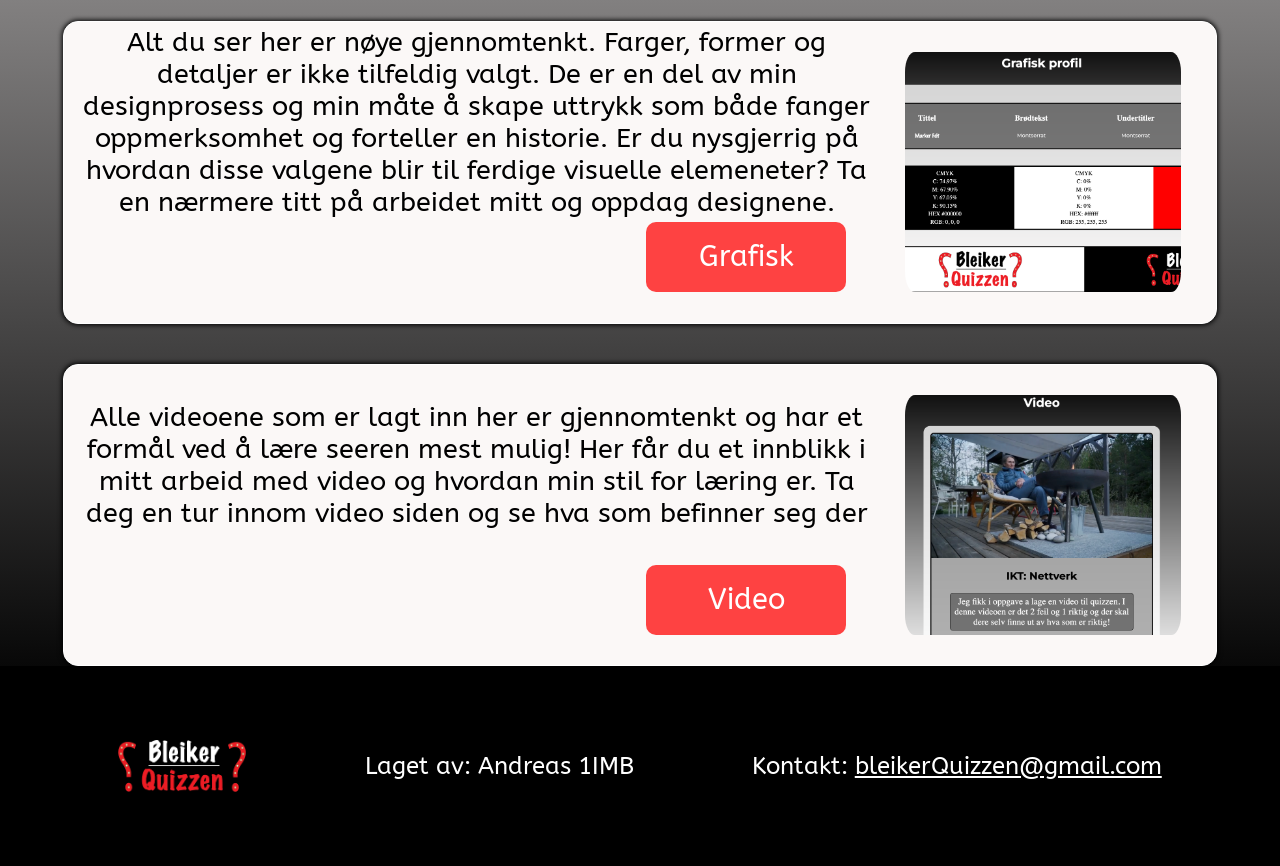
==== commit cc17a503: "Final change" ====
--- a/index.html
+++ b/index.html
@@ -5,6 +5,7 @@
     <meta name="viewport" content="width=device-width, initial-scale=1.0">
     <title>Bleiker Quizzen</title>
     <link rel="stylesheet" href="./css/main.css">
+    <link rel="icon" href="./img/hvit.png">
     <script src="./js/script.js" defer></script>
     <script src="./js/grafisk.js" defer></script>
 </head>
@@ -105,7 +106,7 @@
                 <div class="info">
                     <div class="textInfoDiv">
                         <p class="textInfo">Alle videoene som er lagt inn her er gjennomtenkt og har et formål ved å lære seeren mest mulig! Her får du et innblikk i 
-                            mitt arbeid med video og hvordan min stil for læring er. Ta deg en tur innom video siden og de hva somm befinner seg der</p>
+                            mitt arbeid med video og hvordan min stil for læring er. Ta deg en tur innom video siden og se hva som befinner seg der</p>
                     </div>
                     <div class="buttonInfoDiv">
                         <a href="./html/grafiskDesign.html">
@@ -123,7 +124,7 @@
     <footer class="footer">
         <img src="./img/svart.png" alt="" id="footerLogo" draggable="false">
         <p class="footerText">Laget av: Andreas 1IMB</p>
-        <p class="footerText"><a href="mailto: bleikerQuizzen@gmail.com">Kontakt: bleikerQuizzen@gmail.com</a></p>
+        <p class="footerText">Kontakt: <a href="mailto: bleikerQuizzen@gmail.com">bleikerQuizzen@gmail.com</a></p>
     </footer>
 </body>
 </html>
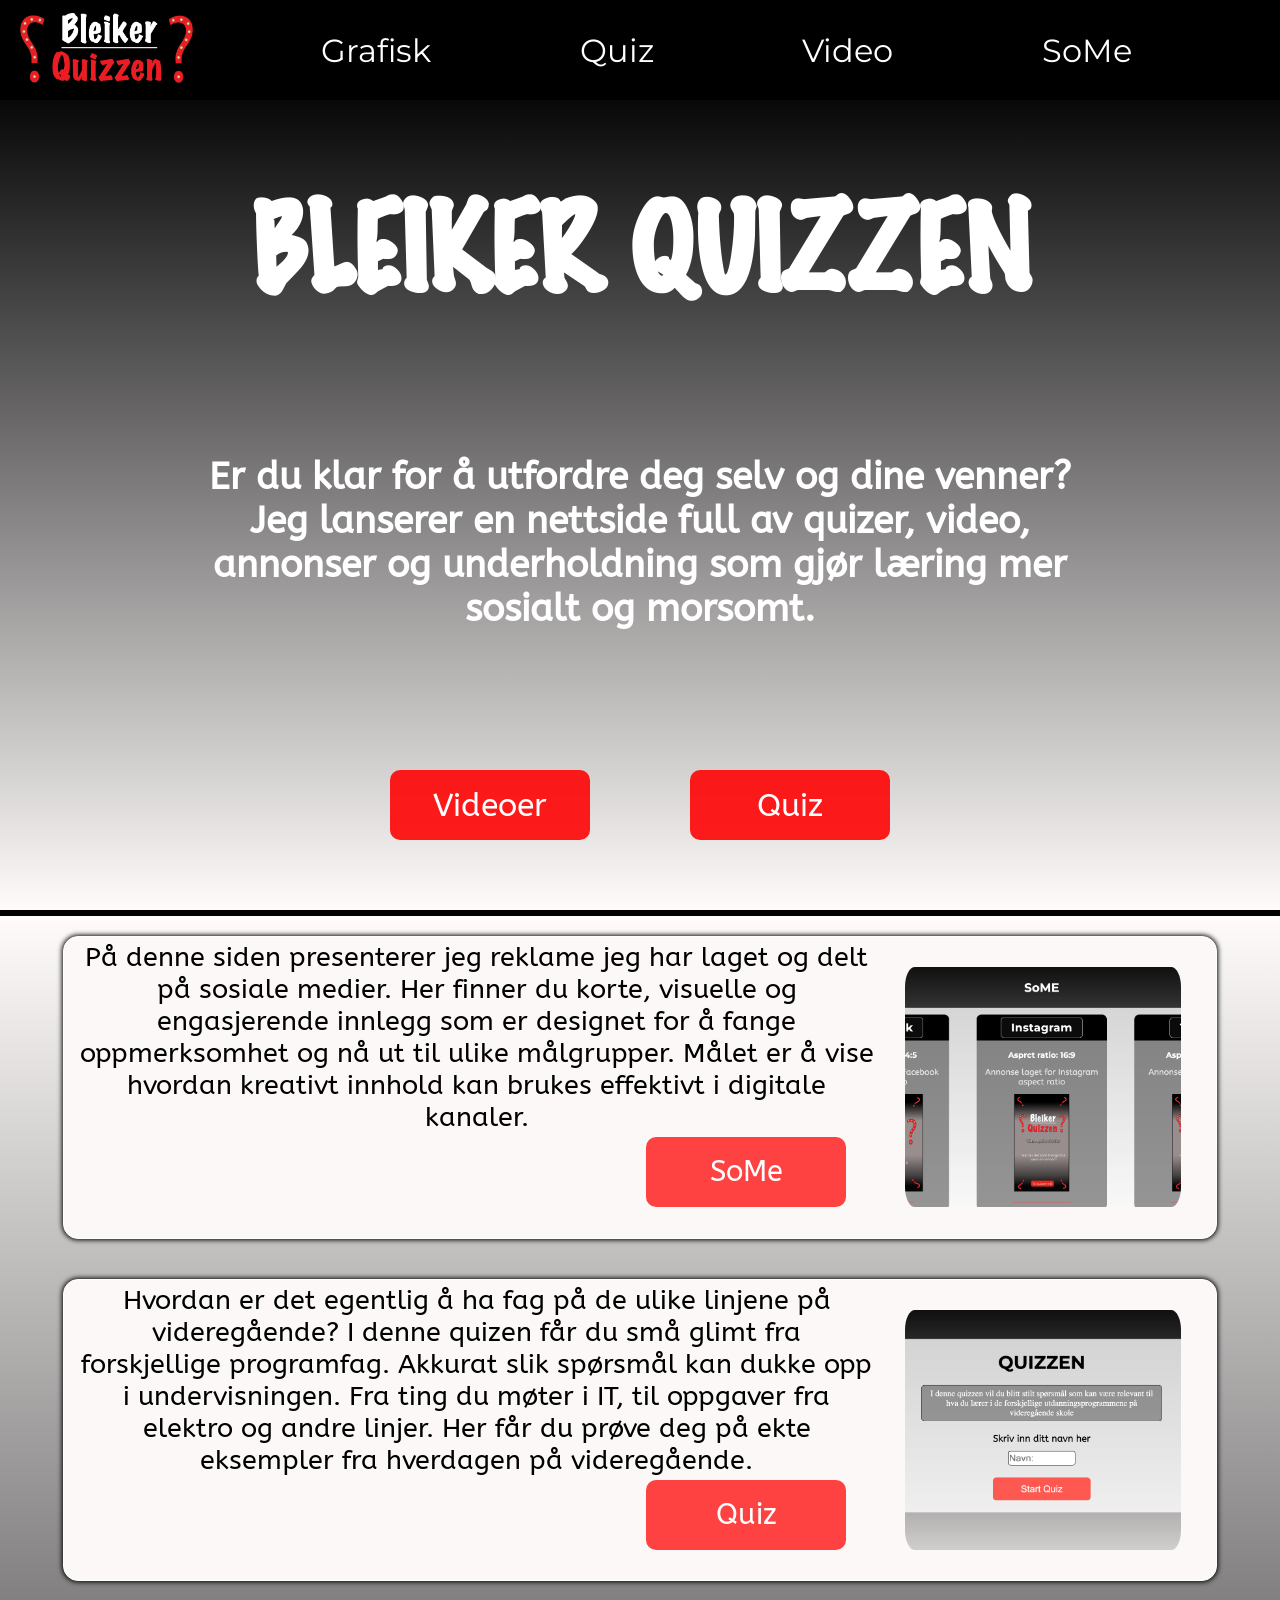
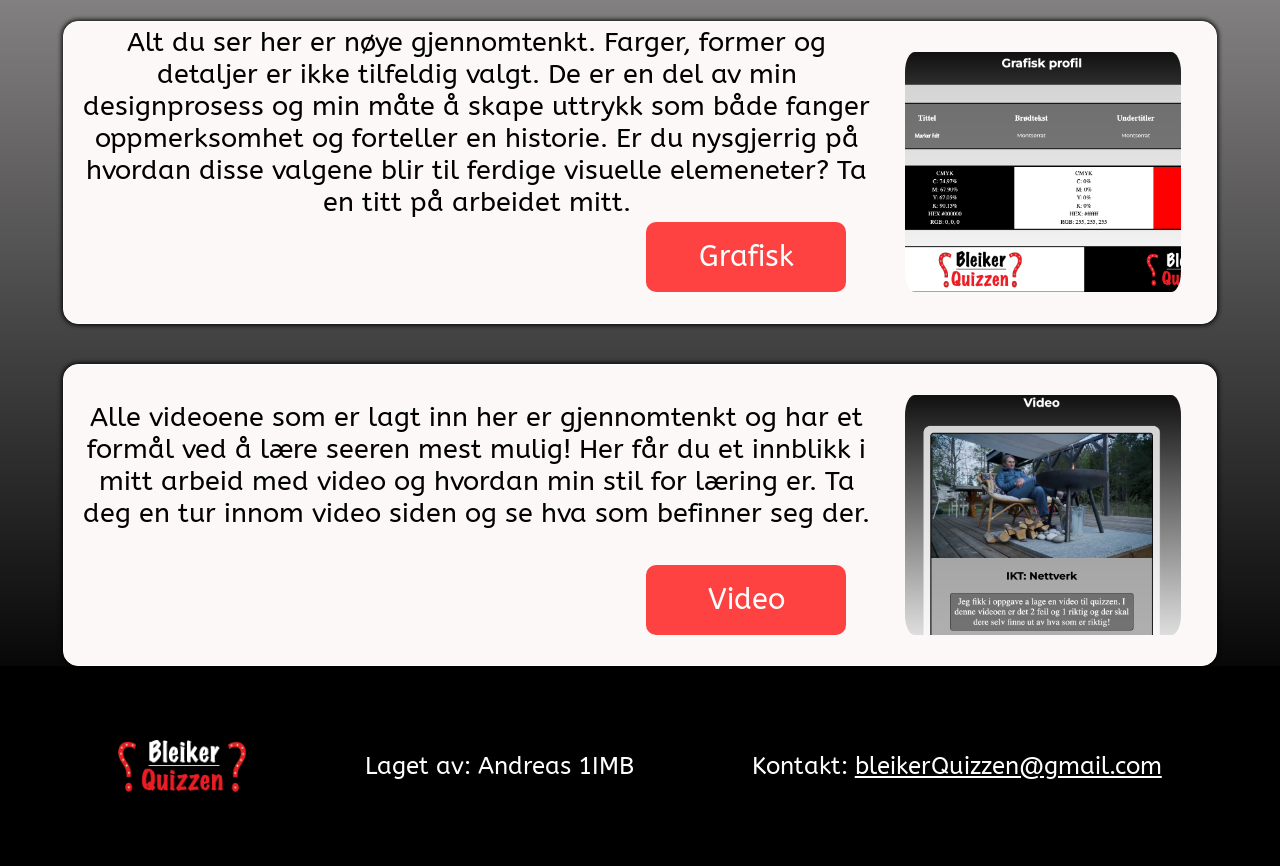
==== commit 4901c72f: "Very last commit" ====
--- a/index.html
+++ b/index.html
@@ -90,7 +90,7 @@
             <div class="infoContainer">
                 <div class="info">
                     <div class="textInfoDiv">
-                        <p class="textInfo">Alt du ser her er nøye gjennomtenkt. Farger, former og detaljer er ikke tilfeldig valgt. De er en del av min designprosess og min måte å skape uttrykk som både fanger oppmerksomhet og forteller en historie. Er du nysgjerrig på hvordan disse valgene blir til ferdige visuelle elemeneter? Ta en nærmere titt på arbeidet mitt og oppdag designene.</p>
+                        <p class="textInfo">Alt du ser her er nøye gjennomtenkt. Farger, former og detaljer er ikke tilfeldig valgt. De er en del av min designprosess og min måte å skape uttrykk som både fanger oppmerksomhet og forteller en historie. Er du nysgjerrig på hvordan disse valgene blir til ferdige visuelle elemeneter? Ta en titt på arbeidet mitt.</p>
                     </div>
                     <div class="buttonInfoDiv">
                         <a href="./html/grafiskDesign.html">
@@ -106,7 +106,7 @@
                 <div class="info">
                     <div class="textInfoDiv">
                         <p class="textInfo">Alle videoene som er lagt inn her er gjennomtenkt og har et formål ved å lære seeren mest mulig! Her får du et innblikk i 
-                            mitt arbeid med video og hvordan min stil for læring er. Ta deg en tur innom video siden og se hva som befinner seg der</p>
+                            mitt arbeid med video og hvordan min stil for læring er. Ta deg en tur innom video siden og se hva som befinner seg der.</p>
                     </div>
                     <div class="buttonInfoDiv">
                         <a href="./html/grafiskDesign.html">
